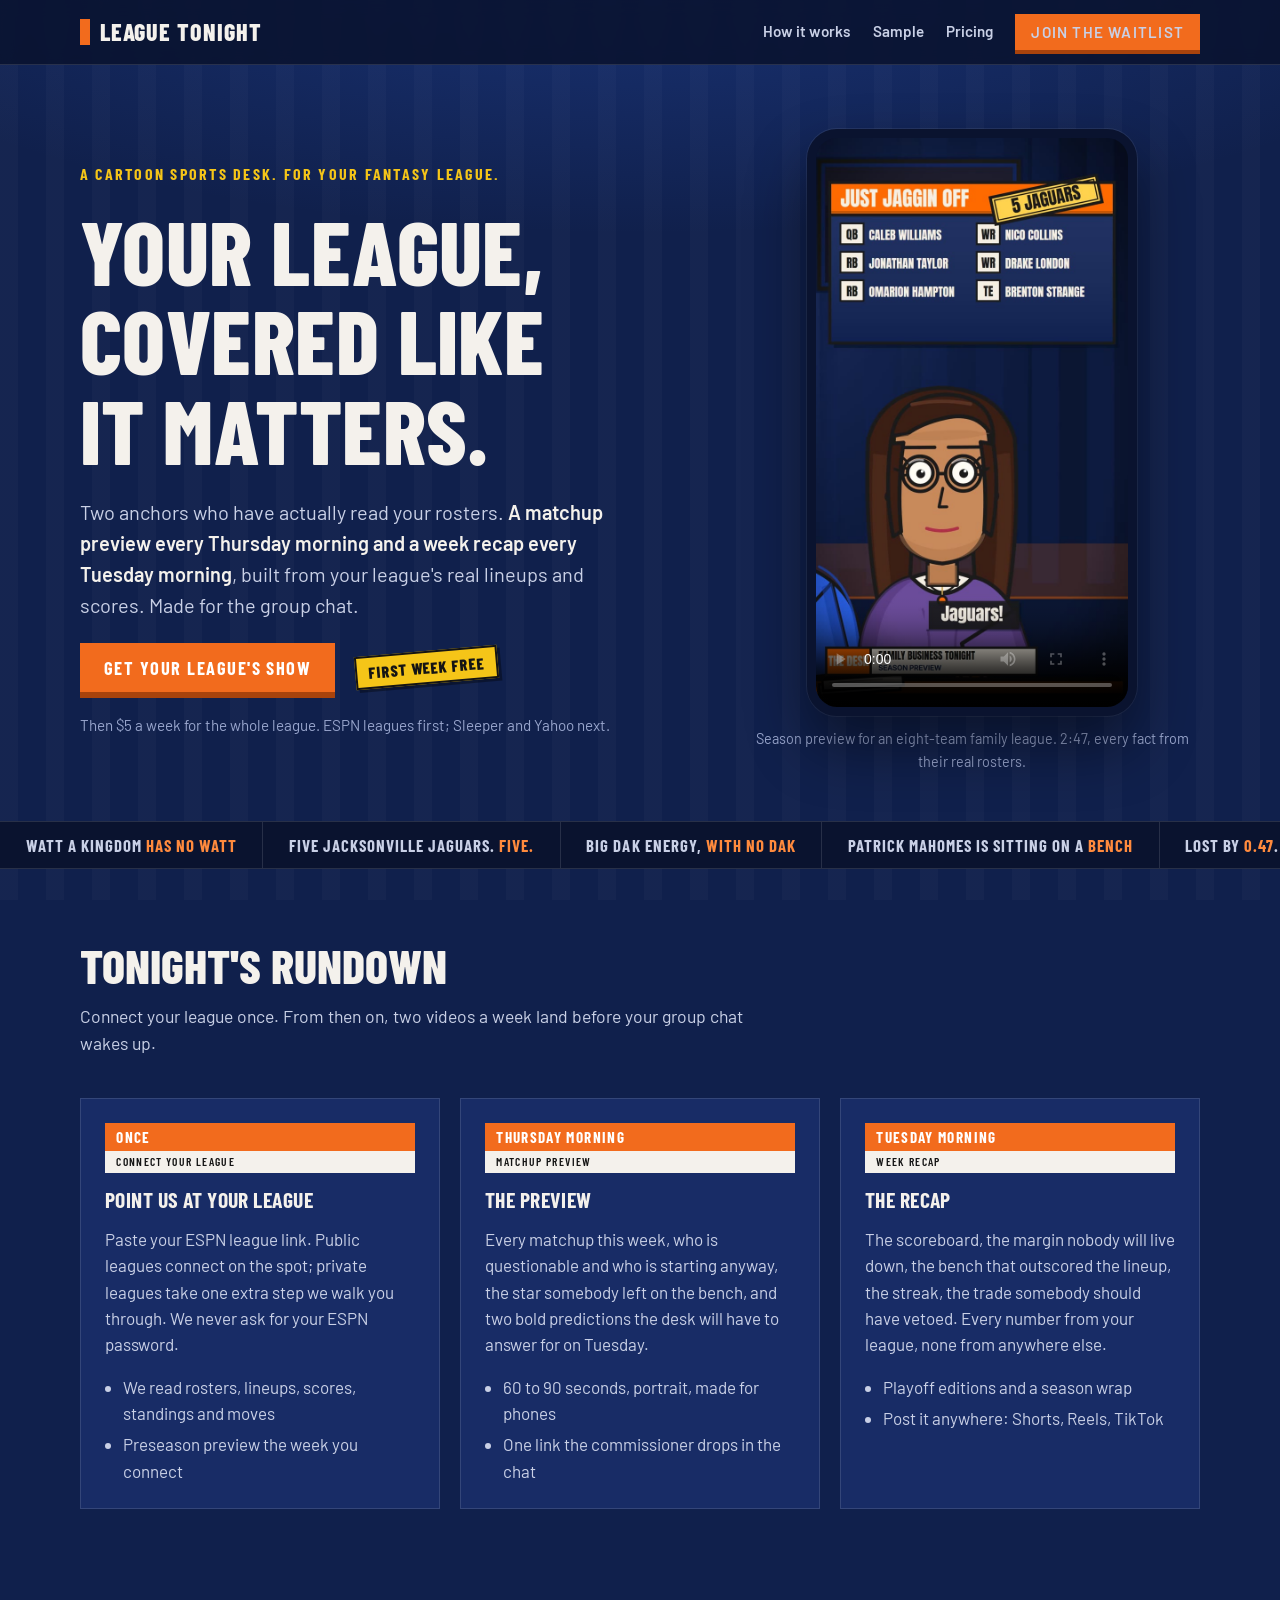
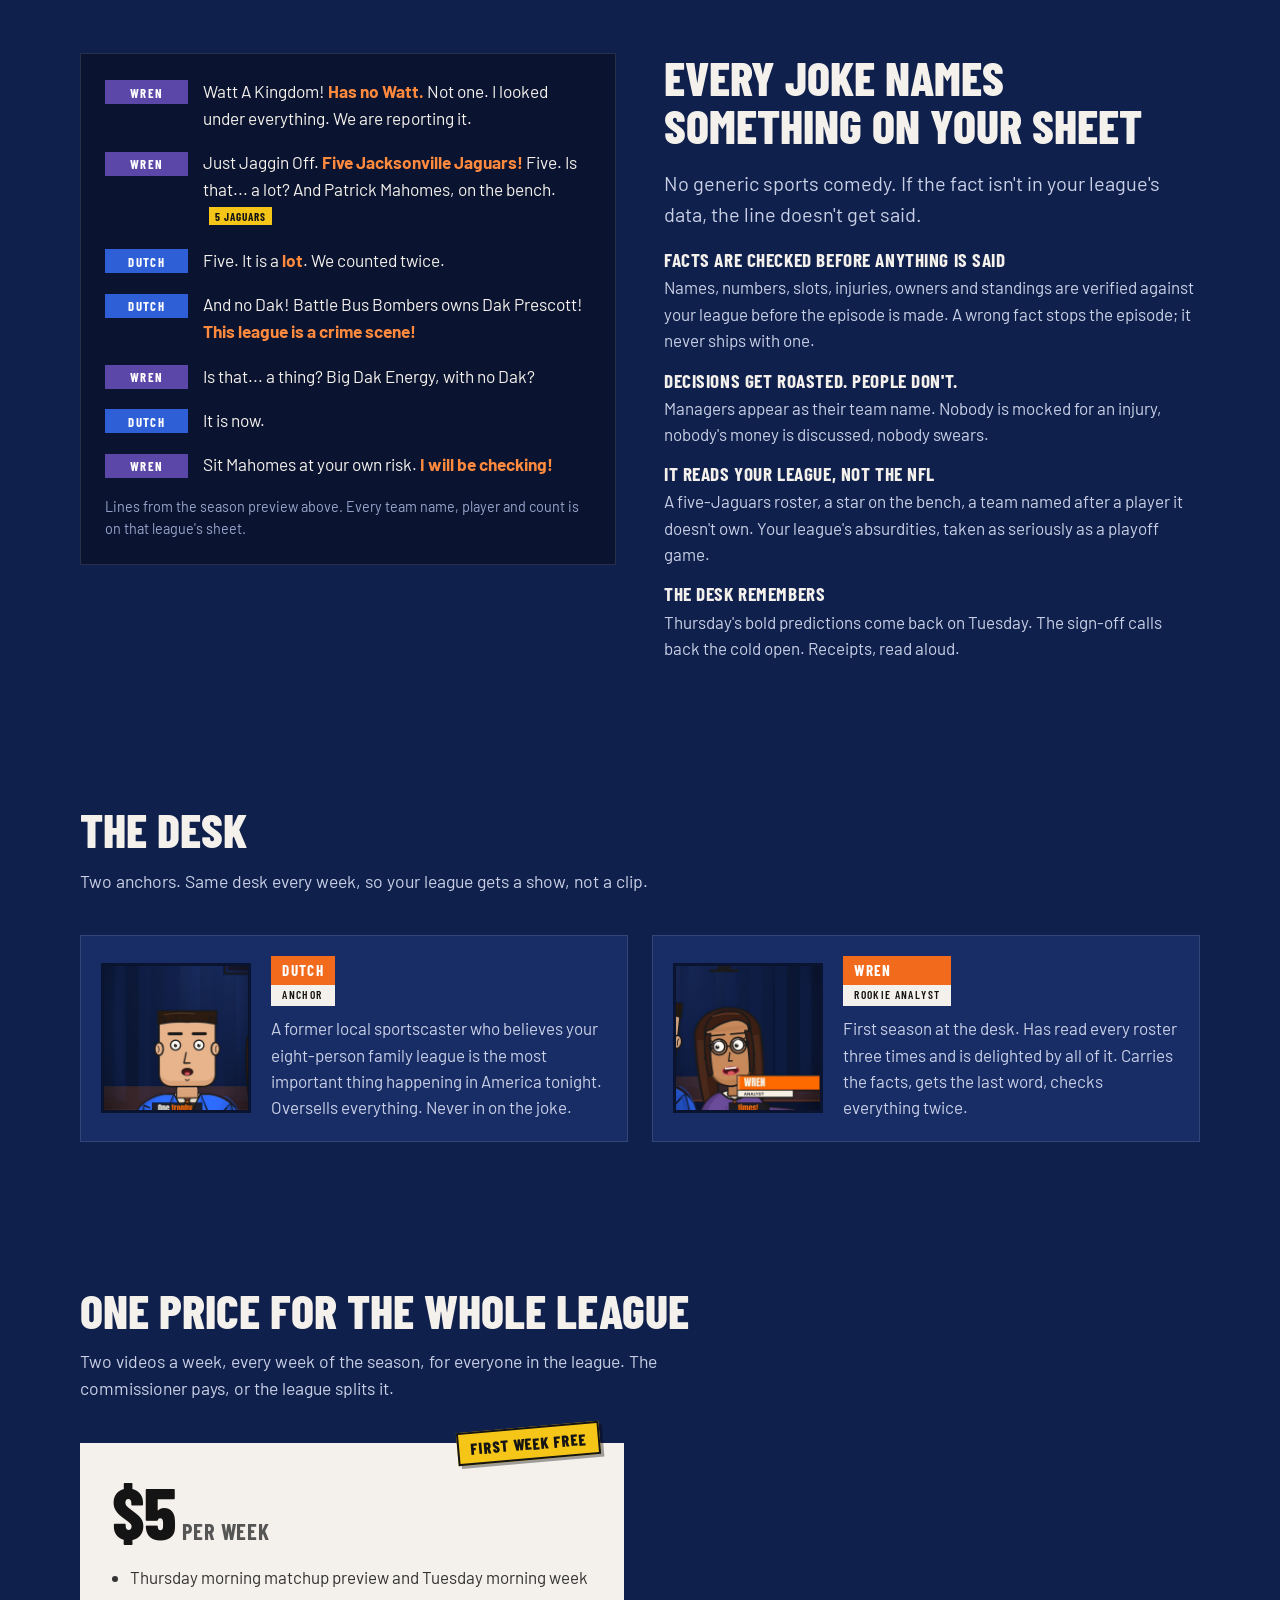
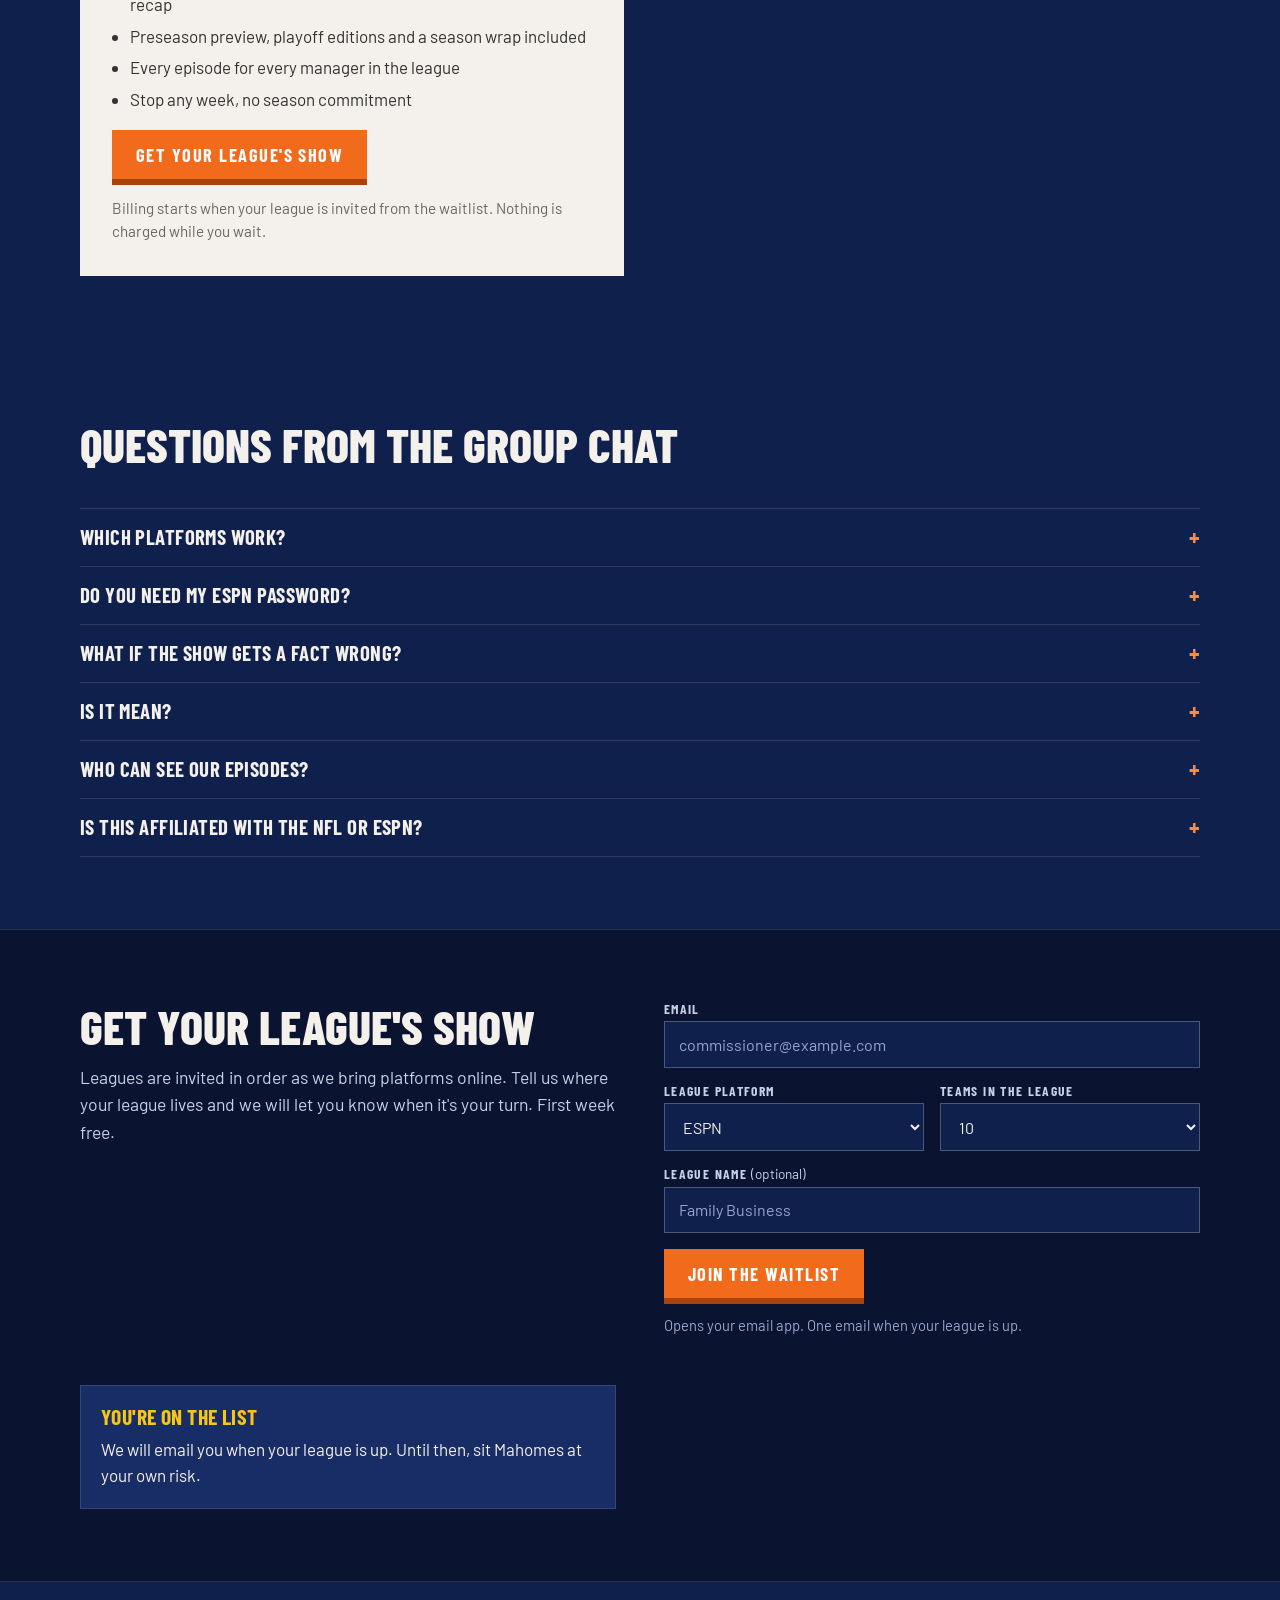
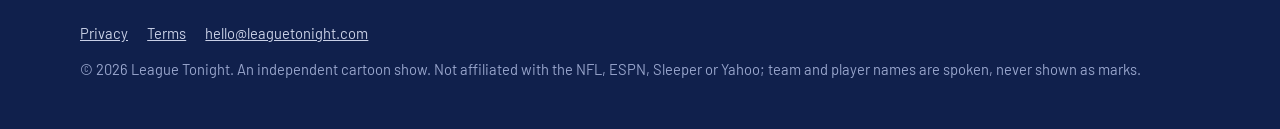
==== index.html @ ee4a214f "League Tonight waitlist site Landing page with the sample episode, rundown, sample lines, cast, pric" ====
<!doctype html>
<html lang="en">
<head>
<meta charset="utf-8">
<meta name="viewport" content="width=device-width, initial-scale=1">
<title>League Tonight</title>
<meta name="description" content="A cartoon sports desk for your fantasy football league. A matchup preview every Thursday morning and a week recap every Tuesday morning, built from your league's real rosters and scores.">
<link rel="icon" href="favicon.svg" type="image/svg+xml">
<link rel="canonical" href="https://leaguetonight.com/">
<meta property="og:title" content="League Tonight">
<meta property="og:description" content="Your league, covered like it matters. Two videos a week, built from your league's real rosters and scores.">
<meta property="og:image" content="https://leaguetonight.com/assets/og.jpg">
<meta property="og:type" content="website">
<meta name="twitter:card" content="summary_large_image">
<link rel="preconnect" href="https://fonts.googleapis.com">
<link rel="preconnect" href="https://fonts.gstatic.com" crossorigin>
<link rel="stylesheet" href="https://fonts.googleapis.com/css2?family=Barlow+Condensed:wght@700;800&family=Barlow:wght@400;600&display=swap">
<link rel="stylesheet" href="style.css">
</head>
<body>

<header class="top">
  <div class="wrap">
    <a class="wordmark" href="#top">League Tonight</a>
    <nav aria-label="Sections">
      <a href="#how">How it works</a>
      <a href="#sample">Sample</a>
      <a href="#pricing">Pricing</a>
      <a class="btn" href="#waitlist">Join the waitlist</a>
    </nav>
  </div>
</header>

<main id="top">

<section class="hero">
  <div class="wrap">
    <div class="hero-copy">
      <p class="eyebrow">A cartoon sports desk. For your fantasy league.</p>
      <h1>Your league, covered like it matters.</h1>
      <p class="lede">Two anchors who have actually read your rosters. <strong>A matchup preview every Thursday morning and a week recap every Tuesday morning</strong>, built from your league's real lineups and scores. Made for the group chat.</p>
      <div class="cta-row">
        <a class="btn" href="#waitlist">Get your league's show</a>
        <span class="stamp">First week free</span>
      </div>
      <p class="fine">Then $5 a week for the whole league. ESPN leagues first; Sleeper and Yahoo next.</p>
    </div>
    <figure class="phone-col">
      <div class="phone">
        <video controls playsinline preload="metadata" poster="assets/poster.jpg">
          <source src="assets/sample-episode.mp4" type="video/mp4">
        </video>
      </div>
      <figcaption>Season preview for an eight-team family league. 2:47, every fact from their real rosters.</figcaption>
    </figure>
  </div>
</section>

<div class="ticker" aria-hidden="true">
  <div class="ticker-track">
    <ul>
      <li>Watt A Kingdom <b>has no Watt</b></li>
      <li>Five Jacksonville Jaguars. <b>Five.</b></li>
      <li>Big Dak Energy, <b>with no Dak</b></li>
      <li>Patrick Mahomes is sitting on a <b>bench</b></li>
      <li>Lost by <b>0.47</b>. That's not a margin, that's a typo</li>
      <li>Justin Jefferson, <b>parked on the bench</b></li>
      <li>Six straight. <b>Somebody check on him</b></li>
      <li>Both Steelers on the roster are on the bench. <b>On purpose, I assume</b></li>
    </ul>
    <ul>
      <li>Watt A Kingdom <b>has no Watt</b></li>
      <li>Five Jacksonville Jaguars. <b>Five.</b></li>
      <li>Big Dak Energy, <b>with no Dak</b></li>
      <li>Patrick Mahomes is sitting on a <b>bench</b></li>
      <li>Lost by <b>0.47</b>. That's not a margin, that's a typo</li>
      <li>Justin Jefferson, <b>parked on the bench</b></li>
      <li>Six straight. <b>Somebody check on him</b></li>
      <li>Both Steelers on the roster are on the bench. <b>On purpose, I assume</b></li>
    </ul>
  </div>
</div>

<section id="how">
  <div class="wrap">
    <div class="section-head">
      <h2>Tonight's rundown</h2>
      <p>Connect your league once. From then on, two videos a week land before your group chat wakes up.</p>
    </div>
    <div class="rundown">
      <article class="slot">
        <span class="lt"><b>Once</b><i>Connect your league</i></span>
        <h3>Point us at your league</h3>
        <p>Paste your ESPN league link. Public leagues connect on the spot; private leagues take one extra step we walk you through. We never ask for your ESPN password.</p>
        <ul>
          <li>We read rosters, lineups, scores, standings and moves</li>
          <li>Preseason preview the week you connect</li>
        </ul>
      </article>
      <article class="slot">
        <span class="lt"><b>Thursday morning</b><i>Matchup preview</i></span>
        <h3>The preview</h3>
        <p>Every matchup this week, who is questionable and who is starting anyway, the star somebody left on the bench, and two bold predictions the desk will have to answer for on Tuesday.</p>
        <ul>
          <li>60 to 90 seconds, portrait, made for phones</li>
          <li>One link the commissioner drops in the chat</li>
        </ul>
      </article>
      <article class="slot">
        <span class="lt"><b>Tuesday morning</b><i>Week recap</i></span>
        <h3>The recap</h3>
        <p>The scoreboard, the margin nobody will live down, the bench that outscored the lineup, the streak, the trade somebody should have vetoed. Every number from your league, none from anywhere else.</p>
        <ul>
          <li>Playoff editions and a season wrap</li>
          <li>Post it anywhere: Shorts, Reels, TikTok</li>
        </ul>
      </article>
    </div>
  </div>
</section>

<section id="sample" class="sample">
  <div class="wrap">
    <figure class="script">
      <div class="line"><span class="who wren">Wren</span><p>Watt A Kingdom! <b>Has no Watt.</b> Not one. I looked under everything. We are reporting it.</p></div>
      <div class="line"><span class="who wren">Wren</span><p>Just Jaggin Off. <b>Five Jacksonville Jaguars!</b> Five. Is that... a lot? And Patrick Mahomes, on the bench.<span class="card">5 Jaguars</span></p></div>
      <div class="line"><span class="who dutch">Dutch</span><p>Five. It is a <b>lot</b>. We counted twice.</p></div>
      <div class="line"><span class="who dutch">Dutch</span><p>And no Dak! Battle Bus Bombers owns Dak Prescott! <b>This league is a crime scene!</b></p></div>
      <div class="line"><span class="who wren">Wren</span><p>Is that... a thing? Big Dak Energy, with no Dak?</p></div>
      <div class="line"><span class="who dutch">Dutch</span><p>It is now.</p></div>
      <div class="line"><span class="who wren">Wren</span><p>Sit Mahomes at your own risk. <b>I will be checking!</b></p></div>
      <figcaption>Lines from the season preview above. Every team name, player and count is on that league's sheet.</figcaption>
    </figure>
    <div class="rules">
      <h2>Every joke names something on your sheet</h2>
      <p class="lede">No generic sports comedy. If the fact isn't in your league's data, the line doesn't get said.</p>
      <dl>
        <div><dt>Facts are checked before anything is said</dt><dd>Names, numbers, slots, injuries, owners and standings are verified against your league before the episode is made. A wrong fact stops the episode; it never ships with one.</dd></div>
        <div><dt>Decisions get roasted. People don't.</dt><dd>Managers appear as their team name. Nobody is mocked for an injury, nobody's money is discussed, nobody swears.</dd></div>
        <div><dt>It reads your league, not the NFL</dt><dd>A five-Jaguars roster, a star on the bench, a team named after a player it doesn't own. Your league's absurdities, taken as seriously as a playoff game.</dd></div>
        <div><dt>The desk remembers</dt><dd>Thursday's bold predictions come back on Tuesday. The sign-off calls back the cold open. Receipts, read aloud.</dd></div>
      </dl>
    </div>
  </div>
</section>

<section class="cast">
  <div class="wrap">
    <div class="section-head">
      <h2>The desk</h2>
      <p>Two anchors. Same desk every week, so your league gets a show, not a clip.</p>
    </div>
    <div class="cast-grid">
      <article class="anchor">
        <img src="assets/dutch.jpg" alt="Dutch, a cartoon sports anchor in a blue suit, wide-eyed at the desk" width="150" height="150">
        <div>
          <span class="lt"><b>Dutch</b><i>Anchor</i></span>
          <p>A former local sportscaster who believes your eight-person family league is the most important thing happening in America tonight. Oversells everything. Never in on the joke.</p>
        </div>
      </article>
      <article class="anchor">
        <img src="assets/wren.jpg" alt="Wren, a cartoon analyst in glasses and a purple blazer, mid-sentence at the desk" width="150" height="150">
        <div>
          <span class="lt"><b>Wren</b><i>Rookie analyst</i></span>
          <p>First season at the desk. Has read every roster three times and is delighted by all of it. Carries the facts, gets the last word, checks everything twice.</p>
        </div>
      </article>
    </div>
  </div>
</section>

<section id="pricing">
  <div class="wrap">
    <div class="section-head">
      <h2>One price for the whole league</h2>
      <p>Two videos a week, every week of the season, for everyone in the league. The commissioner pays, or the league splits it.</p>
    </div>
    <div class="price-card">
      <span class="stamp">First week free</span>
      <div class="price">$5<small>per week</small></div>
      <ul>
        <li>Thursday morning matchup preview and Tuesday morning week recap</li>
        <li>Preseason preview, playoff editions and a season wrap included</li>
        <li>Every episode for every manager in the league</li>
        <li>Stop any week, no season commitment</li>
      </ul>
      <a class="btn" href="#waitlist">Get your league's show</a>
      <p class="fine">Billing starts when your league is invited from the waitlist. Nothing is charged while you wait.</p>
    </div>
  </div>
</section>

<section id="faq" class="faq">
  <div class="wrap">
    <div class="section-head">
      <h2>Questions from the group chat</h2>
    </div>
    <details>
      <summary>Which platforms work?</summary>
      <p>ESPN leagues first. Sleeper and Yahoo are next; join the waitlist and say which one you use, because that decides the order.</p>
    </details>
    <details>
      <summary>Do you need my ESPN password?</summary>
      <p>No, and we will never ask for it. Public leagues connect from the league link alone. Private leagues can be made viewable in ESPN's league settings, or connected with a short walkthrough that never involves your login.</p>
    </details>
    <details>
      <summary>What if the show gets a fact wrong?</summary>
      <p>Every name, number, lineup slot and injury tag is checked against your league's data before the episode is produced. If a check fails, that episode does not go out. Facts are the one thing the desk is never funny about.</p>
    </details>
    <details>
      <summary>Is it mean?</summary>
      <p>It roasts decisions, never people. Managers appear only as their team name, injuries are never a punchline, and there is no gambling talk and no profanity. Family leagues are the first customers.</p>
    </details>
    <details>
      <summary>Who can see our episodes?</summary>
      <p>Whoever you send the link to. Episodes are not listed anywhere public. If your league wants to post them to Shorts, Reels or TikTok, they are portrait and ready.</p>
    </details>
    <details>
      <summary>Is this affiliated with the NFL or ESPN?</summary>
      <p>No. League Tonight is an independent cartoon show. It says team and player names; it never uses league or team logos.</p>
    </details>
  </div>
</section>

<section id="waitlist" class="waitlist">
  <div class="wrap">
    <div class="section-head">
      <h2>Get your league's show</h2>
      <p>Leagues are invited in order as we bring platforms online. Tell us where your league lives and we will let you know when it's your turn. First week free.</p>
    </div>
    <form id="waitlist-form" action="https://formspree.io/f/YOUR_FORM_ID" method="POST">
      <input type="hidden" name="_subject" value="League Tonight waitlist">
      <div class="hp" aria-hidden="true"><label>Leave this empty <input type="text" name="_gotcha" tabindex="-1" autocomplete="off"></label></div>
      <div class="field">
        <label for="email">Email</label>
        <input id="email" name="email" type="email" required autocomplete="email" placeholder="commissioner@example.com">
      </div>
      <div class="two">
        <div class="field">
          <label for="platform">League platform</label>
          <select id="platform" name="platform" required>
            <option value="ESPN">ESPN</option>
            <option value="Sleeper">Sleeper</option>
            <option value="Yahoo">Yahoo</option>
            <option value="Other">Other</option>
          </select>
        </div>
        <div class="field">
          <label for="size">Teams in the league</label>
          <select id="size" name="teams">
            <option value="8">8</option>
            <option value="10" selected>10</option>
            <option value="12">12</option>
            <option value="14+">14 or more</option>
          </select>
        </div>
      </div>
      <div class="field">
        <label for="league">League name <span style="text-transform:none;letter-spacing:0;font-family:var(--body);font-weight:400">(optional)</span></label>
        <input id="league" name="league_name" type="text" placeholder="Family Business" autocomplete="off">
      </div>
      <div class="cta-row">
        <button class="btn" type="submit">Join the waitlist</button>
        <p class="form-note">One email when your league is up. No newsletter.</p>
      </div>
    </form>
    <div id="waitlist-done" class="form-done" hidden>
      <h3>You're on the list</h3>
      <p>We will email you when your league is up. Until then, sit Mahomes at your own risk.</p>
    </div>
  </div>
</section>

</main>

<footer>
  <div class="wrap">
    <nav aria-label="Legal">
      <a href="privacy.html">Privacy</a>
      <a href="terms.html">Terms</a>
      <a href="mailto:hello@leaguetonight.com">hello@leaguetonight.com</a>
    </nav>
    <p>© 2026 League Tonight. An independent cartoon show. Not affiliated with the NFL, ESPN, Sleeper or Yahoo; team and player names are spoken, never shown as marks.</p>
  </div>
</footer>

<script>
(function () {
  var form = document.getElementById("waitlist-form");
  var done = document.getElementById("waitlist-done");
  if (!form) return;
  if (form.action.indexOf("YOUR_FORM_ID") !== -1) {
    // Formspree not configured yet: fall back to email so the page never has a dead form.
    var note = form.querySelector(".form-note");
    form.addEventListener("submit", function (e) {
      e.preventDefault();
      var email = form.email.value;
      var body = "Platform: " + form.platform.value + "\nTeams: " + form.teams.value + "\nLeague: " + form.league_name.value + "\nEmail: " + email;
      window.location.href = "mailto:hello@leaguetonight.com?subject=" + encodeURIComponent("League Tonight waitlist") + "&body=" + encodeURIComponent(body);
    });
    if (note) note.textContent = "Opens your email app. One email when your league is up.";
    return;
  }
  form.addEventListener("submit", function (e) {
    e.preventDefault();
    var btn = form.querySelector("button[type=submit]");
    btn.disabled = true;
    fetch(form.action, { method: "POST", body: new FormData(form), headers: { Accept: "application/json" } })
      .then(function (r) { if (!r.ok) throw new Error("bad status"); form.hidden = true; done.hidden = false; })
      .catch(function () { btn.disabled = false; form.submit(); });
  });
})();
</script>
</body>
</html>
---- style.css ----
/* League Tonight — site styles. Single dark theme: the show's studio (navy curtain, orange lower thirds, yellow stamp). */
:root {
  --navy: #10204c;
  --navy-deep: #0a132f;
  --navy-lift: #182c66;
  --navy-line: rgba(255, 255, 255, 0.12);
  --orange: #f26b1d;
  --orange-hot: #ff8a3d;
  --yellow: #f5c518;
  --paper: #f4f1ec;
  --paper-dim: #c9d0e6;
  --mute: #98a5cc;
  --ink: #141414;
  --purple: #5b47a8;
  --blue: #2f5fd6;
  --display: "Barlow Condensed", "Arial Narrow", "Helvetica Neue", Arial, sans-serif;
  --body: "Barlow", "Helvetica Neue", Arial, sans-serif;
  --max: 1120px;
}

* { box-sizing: border-box; }
html { scroll-behavior: smooth; }
body {
  margin: 0;
  background: var(--navy);
  color: var(--paper);
  font: 400 17px/1.55 var(--body);
  -webkit-font-smoothing: antialiased;
}
body::before {
  /* the studio curtain */
  content: "";
  position: fixed;
  inset: 0;
  z-index: -1;
  background:
    radial-gradient(120% 60% at 50% -10%, rgba(47, 95, 214, 0.35), transparent 60%),
    repeating-linear-gradient(90deg, rgba(255, 255, 255, 0.025) 0 18px, transparent 18px 46px),
    var(--navy);
}
a { color: var(--orange-hot); }
a:focus-visible, button:focus-visible, input:focus-visible, select:focus-visible, summary:focus-visible {
  outline: 3px solid var(--yellow);
  outline-offset: 2px;
}
img, video { max-width: 100%; display: block; }
figure { margin: 0; }
h1, h2, h3 { font-family: var(--display); text-transform: uppercase; line-height: 1; margin: 0; text-wrap: balance; }
h1 { font-size: clamp(3rem, 8vw, 5.6rem); font-weight: 800; letter-spacing: 0.005em; }
h2 { font-size: clamp(2rem, 4.5vw, 3rem); font-weight: 800; }
h3 { font-size: 1.35rem; font-weight: 700; letter-spacing: 0.02em; }
p { margin: 0; }
.wrap { width: min(var(--max), calc(100% - 2.5rem)); margin-inline: auto; }
section { padding: 4.5rem 0; }
.section-head { display: grid; gap: 0.9rem; max-width: 42rem; margin-bottom: 2.5rem; }
.section-head p { color: var(--paper-dim); font-size: 1.1rem; }

/* lower third: the show's label style */
.lt {
  display: inline-flex;
  flex-direction: column;
  font-family: var(--display);
  text-transform: uppercase;
  letter-spacing: 0.08em;
  line-height: 1;
}
.lt > b { background: var(--orange); color: #fff; font-weight: 700; font-size: 0.95rem; padding: 0.45rem 0.7rem 0.4rem; }
.lt > i { background: var(--paper); color: var(--ink); font-style: normal; font-weight: 600; font-size: 0.72rem; padding: 0.3rem 0.7rem; }

/* stamp: the yellow slap-on tag from the cards */
.stamp {
  display: inline-block;
  background: var(--yellow);
  color: var(--ink);
  border: 2px solid var(--ink);
  font: 800 1rem/1 var(--display);
  letter-spacing: 0.06em;
  text-transform: uppercase;
  padding: 0.45rem 0.7rem 0.35rem;
  transform: rotate(-5deg);
  box-shadow: 3px 3px 0 rgba(0, 0, 0, 0.35);
}

.btn {
  display: inline-block;
  background: var(--orange);
  color: #fff;
  text-decoration: none;
  font: 700 1.15rem/1 var(--display);
  letter-spacing: 0.08em;
  text-transform: uppercase;
  padding: 1rem 1.5rem 0.9rem;
  border: 0;
  cursor: pointer;
  box-shadow: 0 6px 0 #a8430c;
  transition: transform 120ms ease, box-shadow 120ms ease;
}
.btn:hover { transform: translateY(-2px); box-shadow: 0 8px 0 #a8430c; }
.btn:active { transform: translateY(3px); box-shadow: 0 3px 0 #a8430c; }
.btn.ghost { background: transparent; color: var(--paper); box-shadow: inset 0 0 0 2px var(--paper-dim); }
.btn.ghost:hover { box-shadow: inset 0 0 0 2px var(--paper); }

/* top bar */
.top { position: sticky; top: 0; z-index: 10; background: rgba(10, 19, 47, 0.88); backdrop-filter: blur(8px); border-bottom: 1px solid var(--navy-line); }
.top .wrap { display: flex; align-items: center; justify-content: space-between; gap: 1rem; min-height: 64px; }
.wordmark { display: inline-flex; align-items: center; gap: 0.6rem; text-decoration: none; color: var(--paper); font: 800 1.5rem/1 var(--display); letter-spacing: 0.04em; text-transform: uppercase; }
.wordmark::before { content: ""; width: 10px; height: 26px; background: var(--orange); }
.top nav { display: flex; gap: 1.4rem; align-items: center; }
.top nav a { color: var(--paper-dim); text-decoration: none; font: 600 0.95rem/1 var(--body); }
.top nav a:hover { color: var(--paper); }
.top nav .btn { padding: 0.7rem 1rem 0.6rem; font-size: 0.95rem; box-shadow: 0 4px 0 #a8430c; }
@media (max-width: 720px) { .top nav a:not(.btn) { display: none; } }

/* hero */
.hero { padding: 4rem 0 3rem; }
.hero .wrap { display: grid; grid-template-columns: 1.15fr 0.85fr; gap: 3rem; align-items: center; }
.hero-copy { display: grid; gap: 1.4rem; }
.eyebrow { color: var(--yellow); font: 700 1rem/1.2 var(--display); letter-spacing: 0.14em; text-transform: uppercase; }
.lede { font-size: 1.25rem; color: var(--paper-dim); max-width: 34rem; }
.lede strong { color: var(--paper); font-weight: 600; }
.cta-row { display: flex; flex-wrap: wrap; gap: 1rem 1.25rem; align-items: center; }
.fine { color: var(--mute); font-size: 0.95rem; }
.phone-col { display: grid; justify-items: center; gap: 0.8rem; }
.phone {
  width: min(330px, 78vw);
  aspect-ratio: 9 / 16;
  border-radius: 30px;
  border: 9px solid var(--navy-deep);
  background: var(--navy-deep);
  overflow: hidden;
  box-shadow: 0 30px 60px rgba(0, 0, 0, 0.45), 0 0 0 1px rgba(255, 255, 255, 0.08);
  position: relative;
}
.phone video { width: 100%; height: 100%; object-fit: cover; background: var(--navy-deep); }
.phone-col figcaption { color: var(--mute); font-size: 0.9rem; text-align: center; }
@media (max-width: 860px) {
  .hero .wrap { grid-template-columns: 1fr; }
  .phone-col { order: -1; }
}

/* ticker */
.ticker { padding: 0; border-block: 1px solid var(--navy-line); background: var(--navy-deep); overflow: hidden; }
.ticker-track { display: flex; width: max-content; animation: ticker 48s linear infinite; }
.ticker-track ul { display: flex; gap: 0; list-style: none; margin: 0; padding: 0; }
.ticker li { padding: 0.9rem 1.6rem; white-space: nowrap; font: 700 1.05rem/1 var(--display); letter-spacing: 0.06em; text-transform: uppercase; color: var(--paper-dim); border-right: 1px solid var(--navy-line); }
.ticker li b { color: var(--orange-hot); font-weight: 700; }
@keyframes ticker { to { transform: translateX(-50%); } }
@media (prefers-reduced-motion: reduce) {
  .ticker-track { animation: none; width: auto; }
  .ticker-track ul:last-child { display: none; }
  .ticker-track ul { flex-wrap: wrap; }
  html { scroll-behavior: auto; }
}

/* rundown */
.rundown { display: grid; grid-template-columns: repeat(3, 1fr); gap: 1.25rem; }
.slot { background: var(--navy-lift); border: 1px solid var(--navy-line); padding: 1.5rem; display: grid; gap: 1rem; align-content: start; }
.slot .lt { align-self: start; }
.slot p { color: var(--paper-dim); }
.slot ul { margin: 0; padding-left: 1.1rem; color: var(--paper-dim); display: grid; gap: 0.3rem; }
@media (max-width: 860px) { .rundown { grid-template-columns: 1fr; } }

/* sample transcript */
.sample .wrap { display: grid; grid-template-columns: 1fr 1fr; gap: 3rem; align-items: start; }
.script { background: var(--navy-deep); border: 1px solid var(--navy-line); padding: 1.5rem; display: grid; gap: 1.1rem; }
.line { display: grid; grid-template-columns: 5.2rem 1fr; gap: 0.9rem; align-items: start; }
.who { font: 700 0.8rem/1 var(--display); letter-spacing: 0.1em; text-transform: uppercase; color: #fff; padding: 0.4rem 0.5rem 0.3rem; text-align: center; margin-top: 0.15rem; }
.who.dutch { background: var(--blue); }
.who.wren { background: var(--purple); }
.line p { font-size: 1.08rem; }
.line p b { color: var(--orange-hot); font-weight: 700; }
.line p .card { display: inline-block; margin-left: 0.4rem; vertical-align: 2px; font: 700 0.7rem/1 var(--display); letter-spacing: 0.08em; text-transform: uppercase; color: var(--ink); background: var(--yellow); padding: 0.25rem 0.4rem 0.2rem; }
.script figcaption { color: var(--mute); font-size: 0.9rem; }
.rules { display: grid; gap: 1.2rem; }
.rules h3 { color: var(--yellow); }
.rules dl { margin: 0; display: grid; gap: 1rem; }
.rules dt { font: 700 1.2rem/1.1 var(--display); text-transform: uppercase; letter-spacing: 0.03em; }
.rules dd { margin: 0.25rem 0 0; color: var(--paper-dim); }
@media (max-width: 860px) { .sample .wrap { grid-template-columns: 1fr; } }

/* cast */
.cast .wrap > .cast-grid { display: grid; grid-template-columns: 1fr 1fr; gap: 1.5rem; }
.anchor { display: grid; grid-template-columns: 150px 1fr; gap: 1.25rem; background: var(--navy-lift); border: 1px solid var(--navy-line); padding: 1.25rem; align-items: center; }
.anchor img { width: 150px; aspect-ratio: 1; object-fit: cover; border: 3px solid var(--navy-deep); }
.anchor .lt { margin-bottom: 0.6rem; }
.anchor p { color: var(--paper-dim); }
@media (max-width: 720px) { .cast .wrap > .cast-grid { grid-template-columns: 1fr; } .anchor { grid-template-columns: 110px 1fr; } .anchor img { width: 110px; } }

/* pricing */
.price-card { background: var(--paper); color: var(--ink); max-width: 34rem; padding: 2rem; display: grid; gap: 1.1rem; position: relative; }
.price-card .stamp { position: absolute; top: -1rem; right: 1.5rem; }
.price { font: 800 4.5rem/1 var(--display); letter-spacing: -0.01em; }
.price small { font-size: 1.4rem; font-weight: 700; letter-spacing: 0.04em; text-transform: uppercase; color: #555; margin-left: 0.4rem; }
.price-card ul { margin: 0; padding-left: 1.1rem; display: grid; gap: 0.35rem; color: #333; }
.price-card .btn { justify-self: start; }
.price-card .fine { color: #666; }

/* faq */
.faq details { border-top: 1px solid var(--navy-line); padding: 1rem 0; }
.faq details:last-child { border-bottom: 1px solid var(--navy-line); }
.faq summary { cursor: pointer; list-style: none; font: 700 1.3rem/1.2 var(--display); text-transform: uppercase; letter-spacing: 0.02em; display: flex; justify-content: space-between; gap: 1rem; }
.faq summary::-webkit-details-marker { display: none; }
.faq summary::after { content: "+"; color: var(--orange-hot); font-size: 1.5rem; line-height: 1; }
.faq details[open] summary::after { content: "–"; }
.faq details p { margin-top: 0.7rem; color: var(--paper-dim); max-width: 46rem; }

/* waitlist */
.waitlist { background: var(--navy-deep); border-block: 1px solid var(--navy-line); }
.waitlist .wrap { display: grid; grid-template-columns: 1fr 1fr; gap: 3rem; align-items: start; }
.waitlist form { display: grid; gap: 1rem; }
.field { display: grid; gap: 0.35rem; }
.field label { font: 700 0.85rem/1 var(--display); letter-spacing: 0.1em; text-transform: uppercase; color: var(--paper-dim); }
.field input, .field select {
  width: 100%;
  background: var(--navy);
  color: var(--paper);
  border: 1px solid rgba(255, 255, 255, 0.25);
  padding: 0.8rem 0.9rem;
  font: 400 1rem/1.2 var(--body);
}
.field input::placeholder { color: var(--mute); }
.two { display: grid; grid-template-columns: 1fr 1fr; gap: 1rem; }
.hp { position: absolute; left: -9999px; }
.form-note { color: var(--mute); font-size: 0.92rem; }
.form-done { background: var(--navy-lift); border: 1px solid var(--navy-line); padding: 1.25rem; display: grid; gap: 0.5rem; }
.form-done h3 { color: var(--yellow); }
@media (max-width: 860px) { .waitlist .wrap { grid-template-columns: 1fr; } .two { grid-template-columns: 1fr; } }

/* footer */
footer { padding: 2.5rem 0 3rem; color: var(--mute); font-size: 0.92rem; }
footer .wrap { display: grid; gap: 0.8rem; }
footer nav { display: flex; flex-wrap: wrap; gap: 1.2rem; }
footer a { color: var(--paper-dim); }

/* policy pages */
.doc { padding: 3rem 0 4rem; }
.doc .wrap { max-width: 44rem; display: grid; gap: 1rem; }
.doc h1 { font-size: clamp(2.4rem, 6vw, 3.6rem); }
.doc h2 { font-size: 1.5rem; margin-top: 1.5rem; }
.doc p, .doc li { color: var(--paper-dim); }
.doc ul { margin: 0; padding-left: 1.2rem; display: grid; gap: 0.4rem; }
.doc .muted { color: var(--mute); }
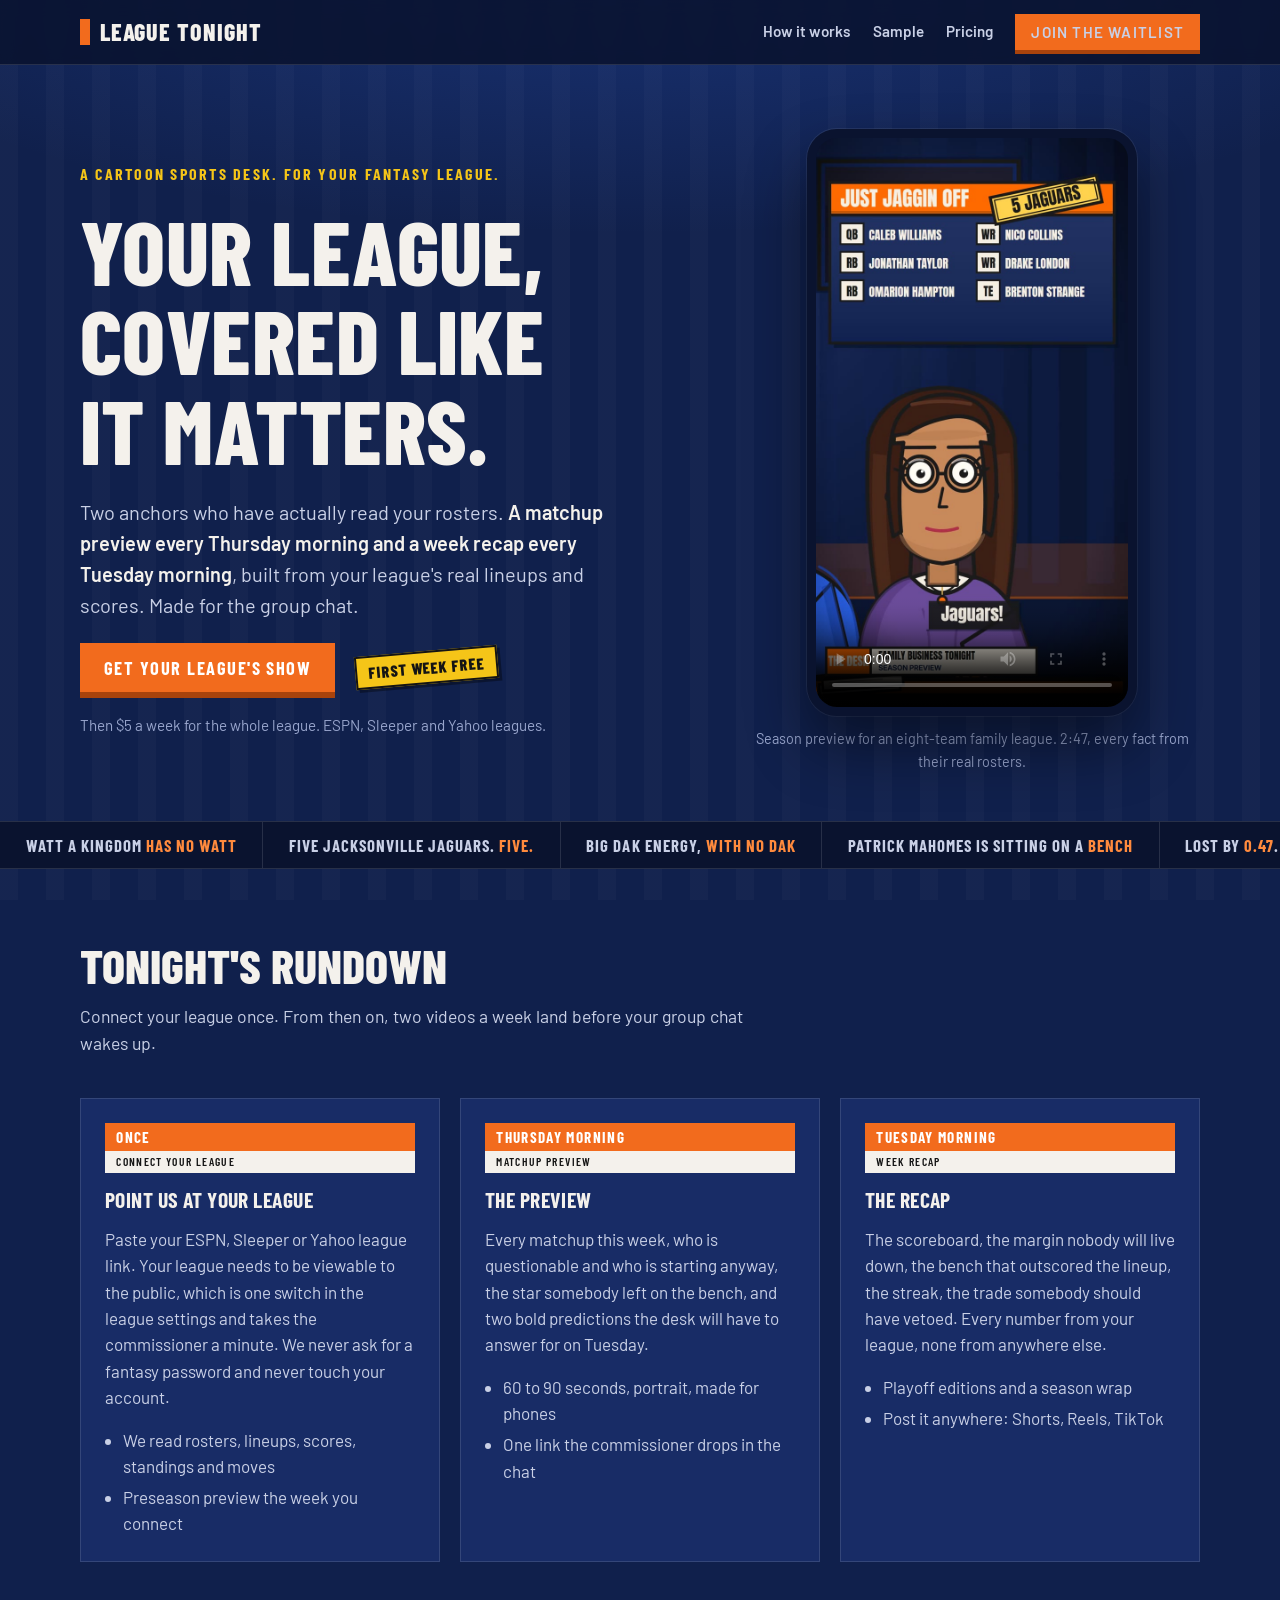
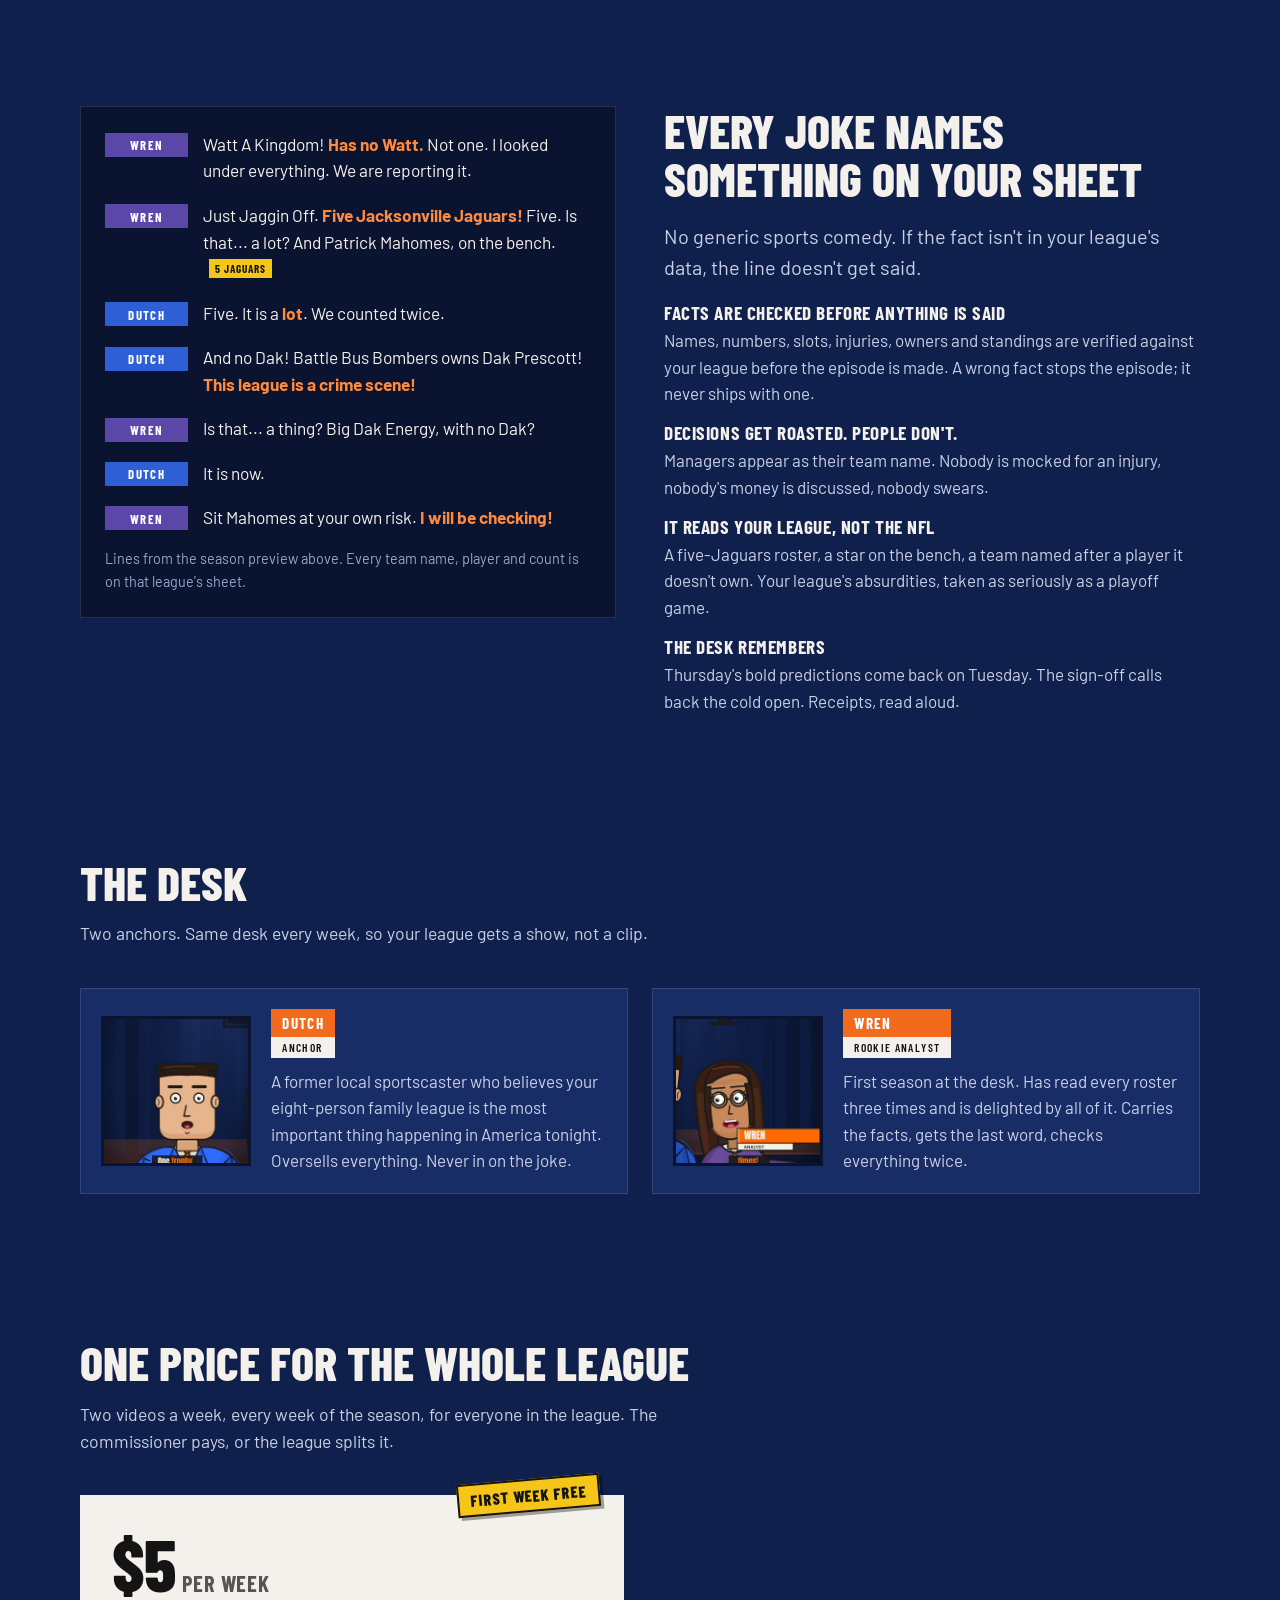
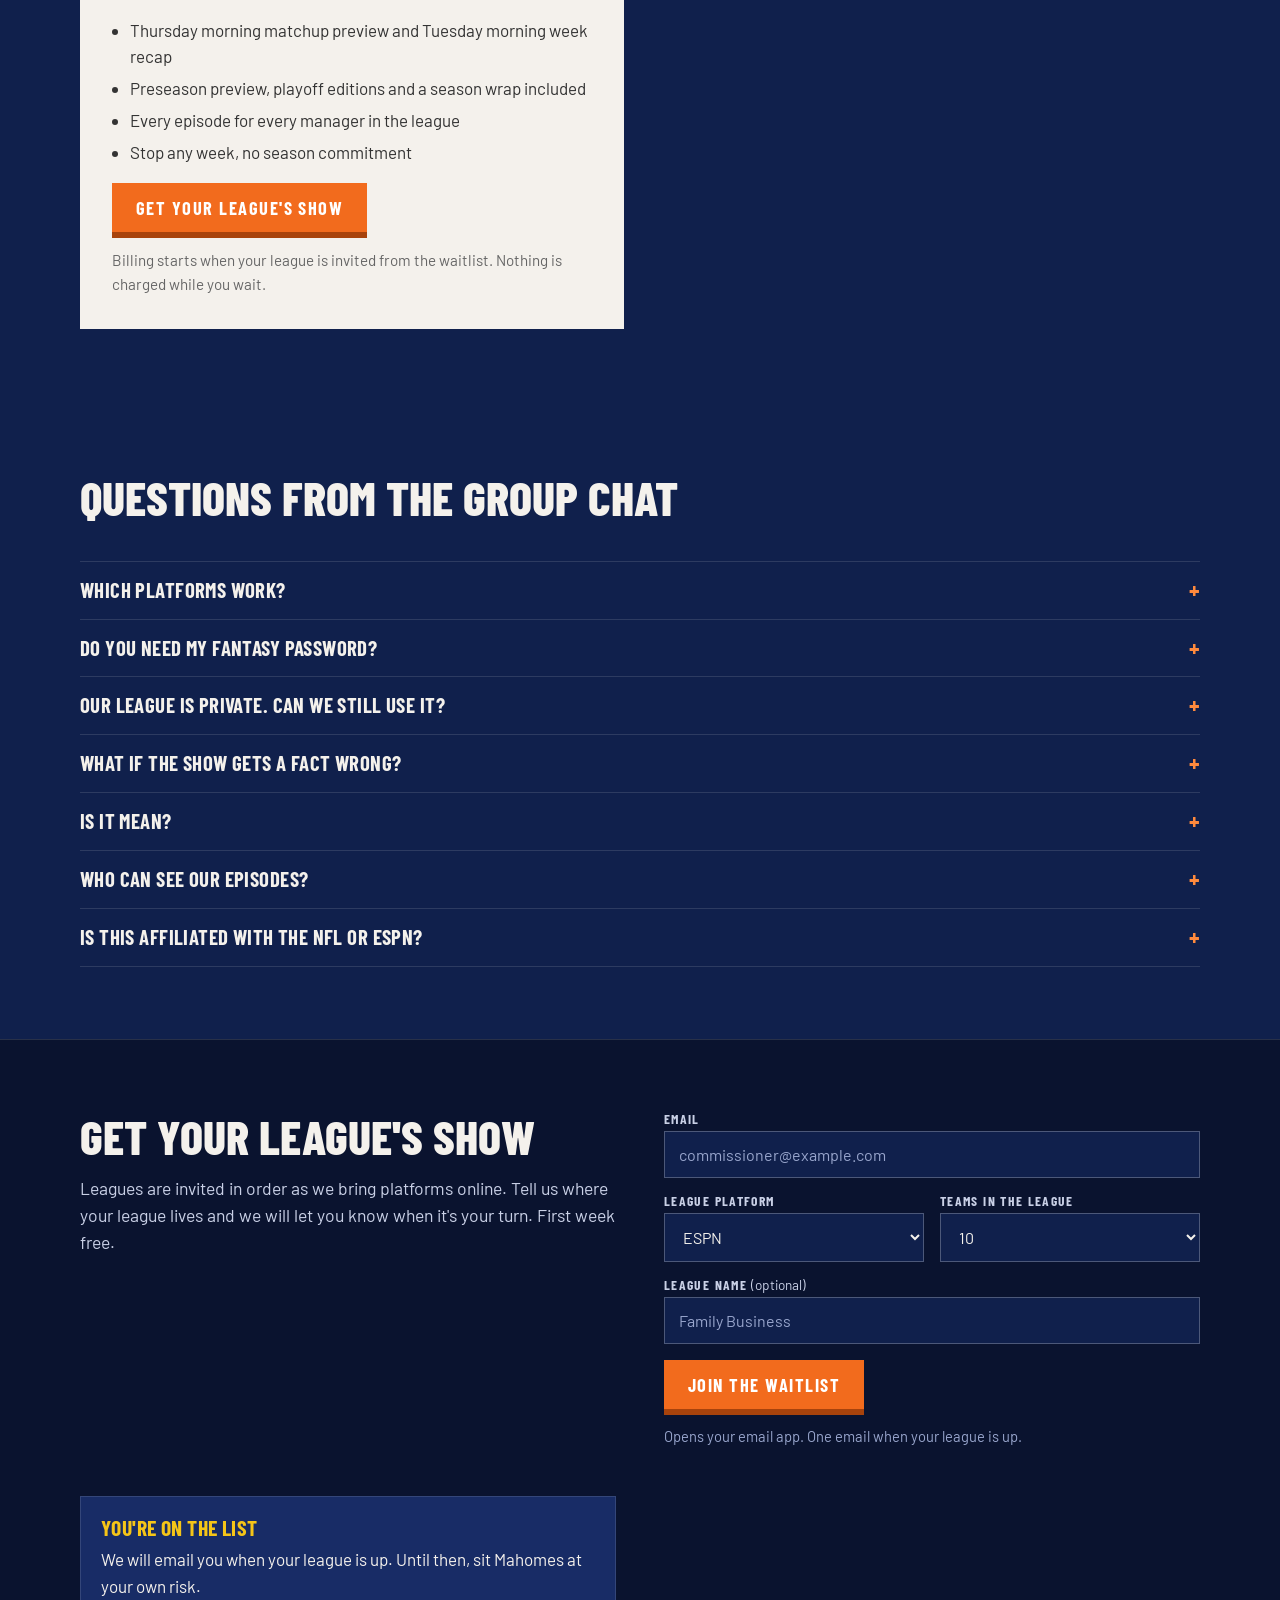
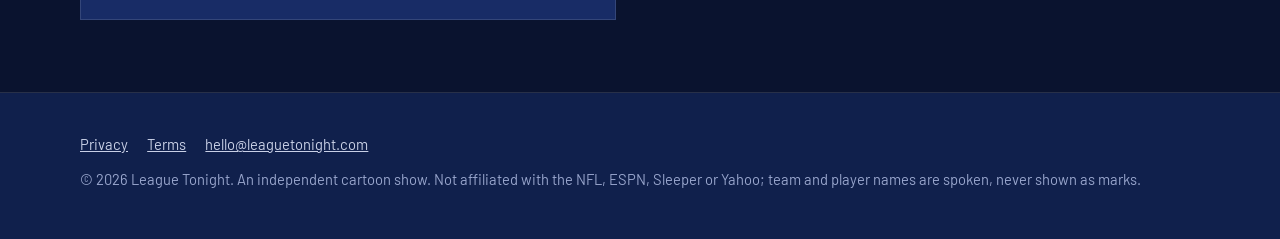
==== commit c2688597: "Public leagues only; ESPN, Sleeper and Yahoo at launch; sign-in note Co-Authored-By: Claude Fable 5." ====
--- a/index.html
+++ b/index.html
@@ -3,6 +3,7 @@
 <head>
 <meta charset="utf-8">
 <meta name="viewport" content="width=device-width, initial-scale=1">
+<meta name="theme-color" content="#0a132f">
 <title>League Tonight</title>
 <meta name="description" content="A cartoon sports desk for your fantasy football league. A matchup preview every Thursday morning and a week recap every Tuesday morning, built from your league's real rosters and scores.">
 <link rel="icon" href="favicon.svg" type="image/svg+xml">
@@ -43,7 +44,7 @@
         <a class="btn" href="#waitlist">Get your league's show</a>
         <span class="stamp">First week free</span>
       </div>
-      <p class="fine">Then $5 a week for the whole league. ESPN leagues first; Sleeper and Yahoo next.</p>
+      <p class="fine">Then $5 a week for the whole league. ESPN, Sleeper and Yahoo leagues.</p>
     </div>
     <figure class="phone-col">
       <div class="phone">
@@ -91,7 +92,7 @@
       <article class="slot">
         <span class="lt"><b>Once</b><i>Connect your league</i></span>
         <h3>Point us at your league</h3>
-        <p>Paste your ESPN league link. Public leagues connect on the spot; private leagues take one extra step we walk you through. We never ask for your ESPN password.</p>
+        <p>Paste your ESPN, Sleeper or Yahoo league link. Your league needs to be viewable to the public, which is one switch in the league settings and takes the commissioner a minute. We never ask for a fantasy password and never touch your account.</p>
         <ul>
           <li>We read rosters, lineups, scores, standings and moves</li>
           <li>Preseason preview the week you connect</li>
@@ -197,11 +198,15 @@
     </div>
     <details>
       <summary>Which platforms work?</summary>
-      <p>ESPN leagues first. Sleeper and Yahoo are next; join the waitlist and say which one you use, because that decides the order.</p>
-    </details>
-    <details>
-      <summary>Do you need my ESPN password?</summary>
-      <p>No, and we will never ask for it. Public leagues connect from the league link alone. Private leagues can be made viewable in ESPN's league settings, or connected with a short walkthrough that never involves your login.</p>
+      <p>ESPN, Sleeper and Yahoo, all from launch. Join the waitlist and say which one your league uses; that decides who we invite first.</p>
+    </details>
+    <details>
+      <summary>Do you need my fantasy password?</summary>
+      <p>No, and we will never ask for it. We read only leagues that are set to be viewable by the public, straight from the league link. Sleeper leagues already are; on ESPN and Yahoo the commissioner flips one setting. Nothing about your account is stored, ever.</p>
+    </details>
+    <details>
+      <summary>Our league is private. Can we still use it?</summary>
+      <p>Only once it's public. That setting makes rosters and scores visible to anyone with the link, which most family and friend leagues are fine with, but it is your call. We don't offer a way around it because we don't want to hold anyone's login.</p>
     </details>
     <details>
       <summary>What if the show gets a fact wrong?</summary>
--- a/style.css
+++ b/style.css
@@ -52,6 +52,7 @@
 p { margin: 0; }
 .wrap { width: min(var(--max), calc(100% - 2.5rem)); margin-inline: auto; }
 section { padding: 4.5rem 0; }
+@media (max-width: 720px) { section { padding: 3rem 0; } .section-head { margin-bottom: 1.75rem; } }
 .section-head { display: grid; gap: 0.9rem; max-width: 42rem; margin-bottom: 2.5rem; }
 .section-head p { color: var(--paper-dim); font-size: 1.1rem; }
 
@@ -108,8 +109,15 @@
 .top nav { display: flex; gap: 1.4rem; align-items: center; }
 .top nav a { color: var(--paper-dim); text-decoration: none; font: 600 0.95rem/1 var(--body); }
 .top nav a:hover { color: var(--paper); }
-.top nav .btn { padding: 0.7rem 1rem 0.6rem; font-size: 0.95rem; box-shadow: 0 4px 0 #a8430c; }
+.top nav .btn { padding: 0.7rem 1rem 0.6rem; font-size: 0.95rem; box-shadow: 0 4px 0 #a8430c; white-space: nowrap; }
+.wordmark { white-space: nowrap; }
 @media (max-width: 720px) { .top nav a:not(.btn) { display: none; } }
+@media (max-width: 480px) {
+  .top .wrap { min-height: 56px; }
+  .wordmark { font-size: 1.25rem; }
+  .wordmark::before { height: 22px; width: 8px; }
+  .top nav .btn { padding: 0.65rem 0.8rem 0.55rem; font-size: 0.9rem; }
+}
 
 /* hero */
 .hero { padding: 4rem 0 3rem; }
@@ -134,8 +142,10 @@
 .phone video { width: 100%; height: 100%; object-fit: cover; background: var(--navy-deep); }
 .phone-col figcaption { color: var(--mute); font-size: 0.9rem; text-align: center; }
 @media (max-width: 860px) {
-  .hero .wrap { grid-template-columns: 1fr; }
-  .phone-col { order: -1; }
+  .hero { padding: 2.5rem 0 2.5rem; }
+  .hero .wrap { grid-template-columns: 1fr; gap: 2.5rem; }
+  .hero-copy { gap: 1.1rem; }
+  .phone { width: min(300px, 74vw); }
 }
 
 /* ticker */
@@ -184,10 +194,15 @@
 .anchor img { width: 150px; aspect-ratio: 1; object-fit: cover; border: 3px solid var(--navy-deep); }
 .anchor .lt { margin-bottom: 0.6rem; }
 .anchor p { color: var(--paper-dim); }
-@media (max-width: 720px) { .cast .wrap > .cast-grid { grid-template-columns: 1fr; } .anchor { grid-template-columns: 110px 1fr; } .anchor img { width: 110px; } }
+@media (max-width: 720px) {
+  .cast .wrap > .cast-grid { grid-template-columns: 1fr; }
+  .anchor { grid-template-columns: 1fr; gap: 1rem; }
+  .anchor img { width: 120px; }
+}
 
 /* pricing */
-.price-card { background: var(--paper); color: var(--ink); max-width: 34rem; padding: 2rem; display: grid; gap: 1.1rem; position: relative; }
+.price-card { background: var(--paper); color: var(--ink); max-width: 34rem; padding: 2rem; display: grid; gap: 1.1rem; position: relative; margin-top: 1rem; }
+@media (max-width: 480px) { .price-card { padding: 1.5rem 1.25rem; } .price { font-size: 3.6rem; } }
 .price-card .stamp { position: absolute; top: -1rem; right: 1.5rem; }
 .price { font: 800 4.5rem/1 var(--display); letter-spacing: -0.01em; }
 .price small { font-size: 1.4rem; font-weight: 700; letter-spacing: 0.04em; text-transform: uppercase; color: #555; margin-left: 0.4rem; }
